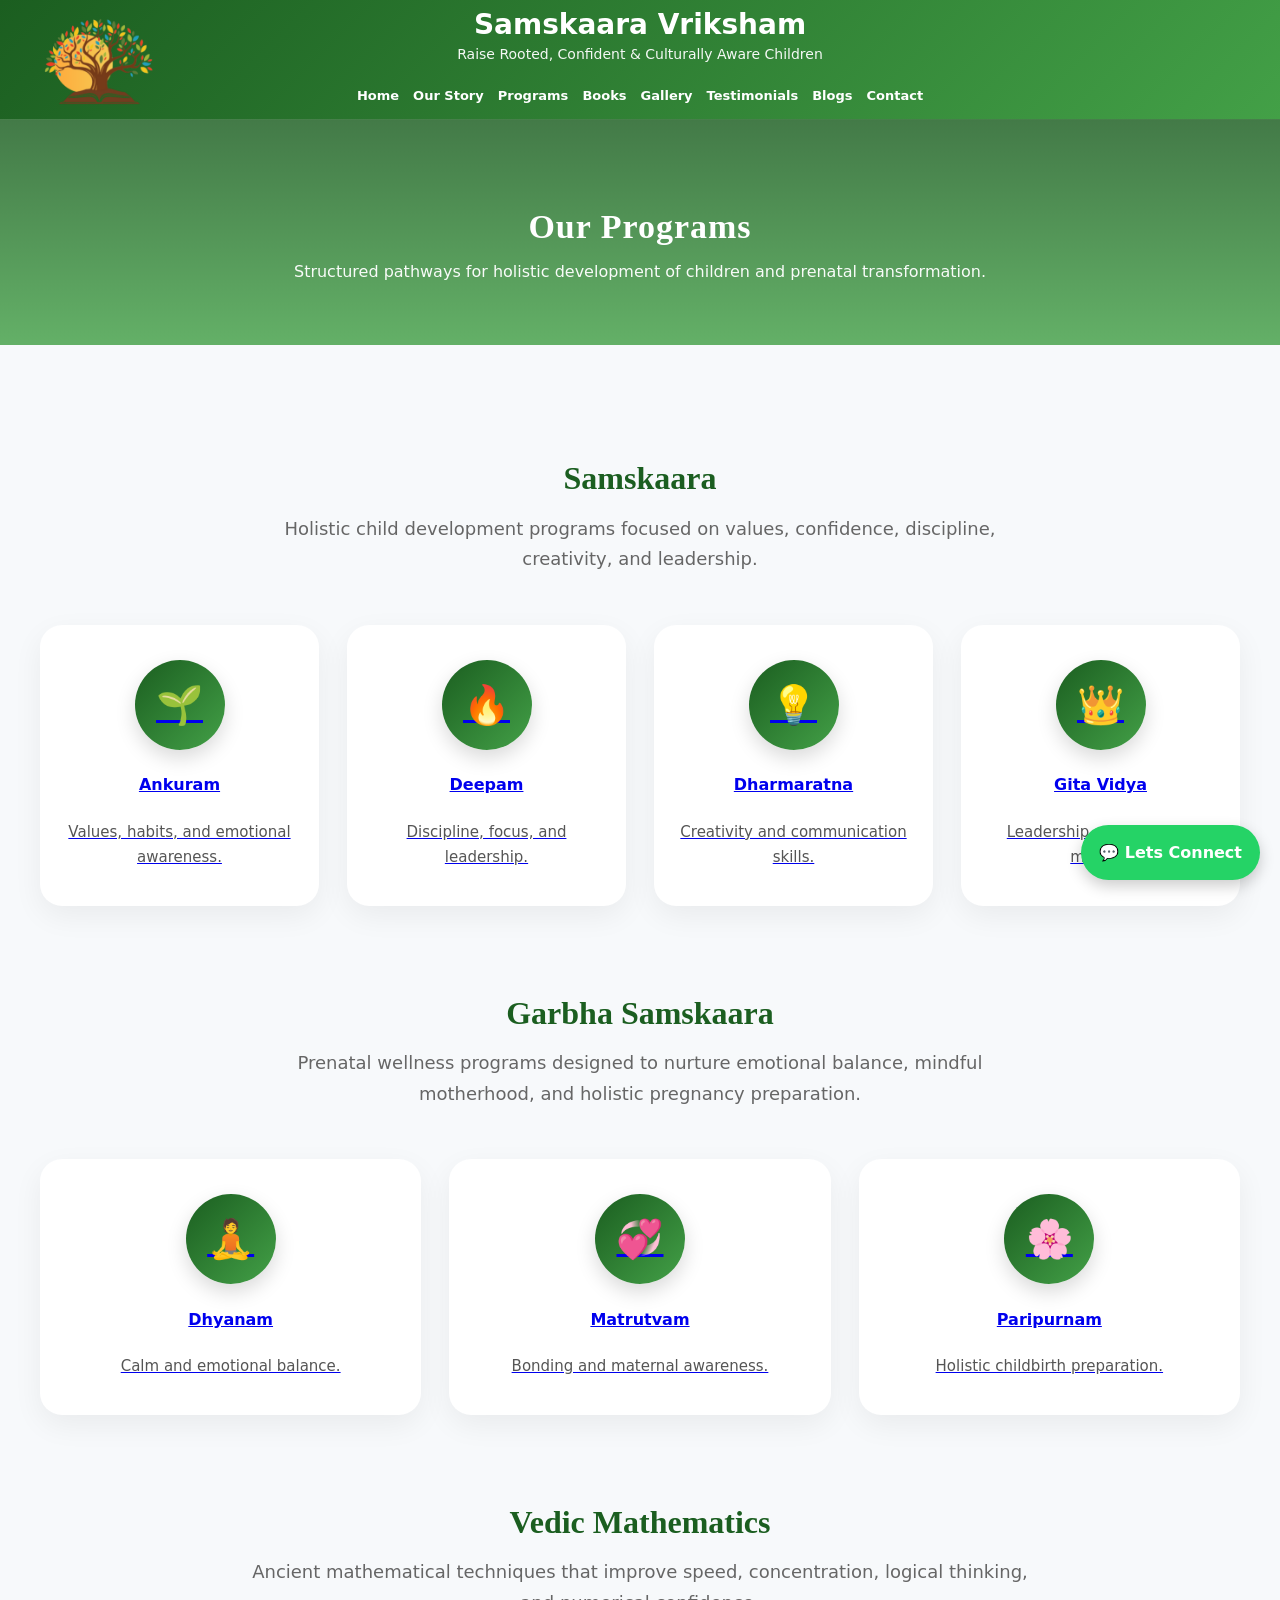
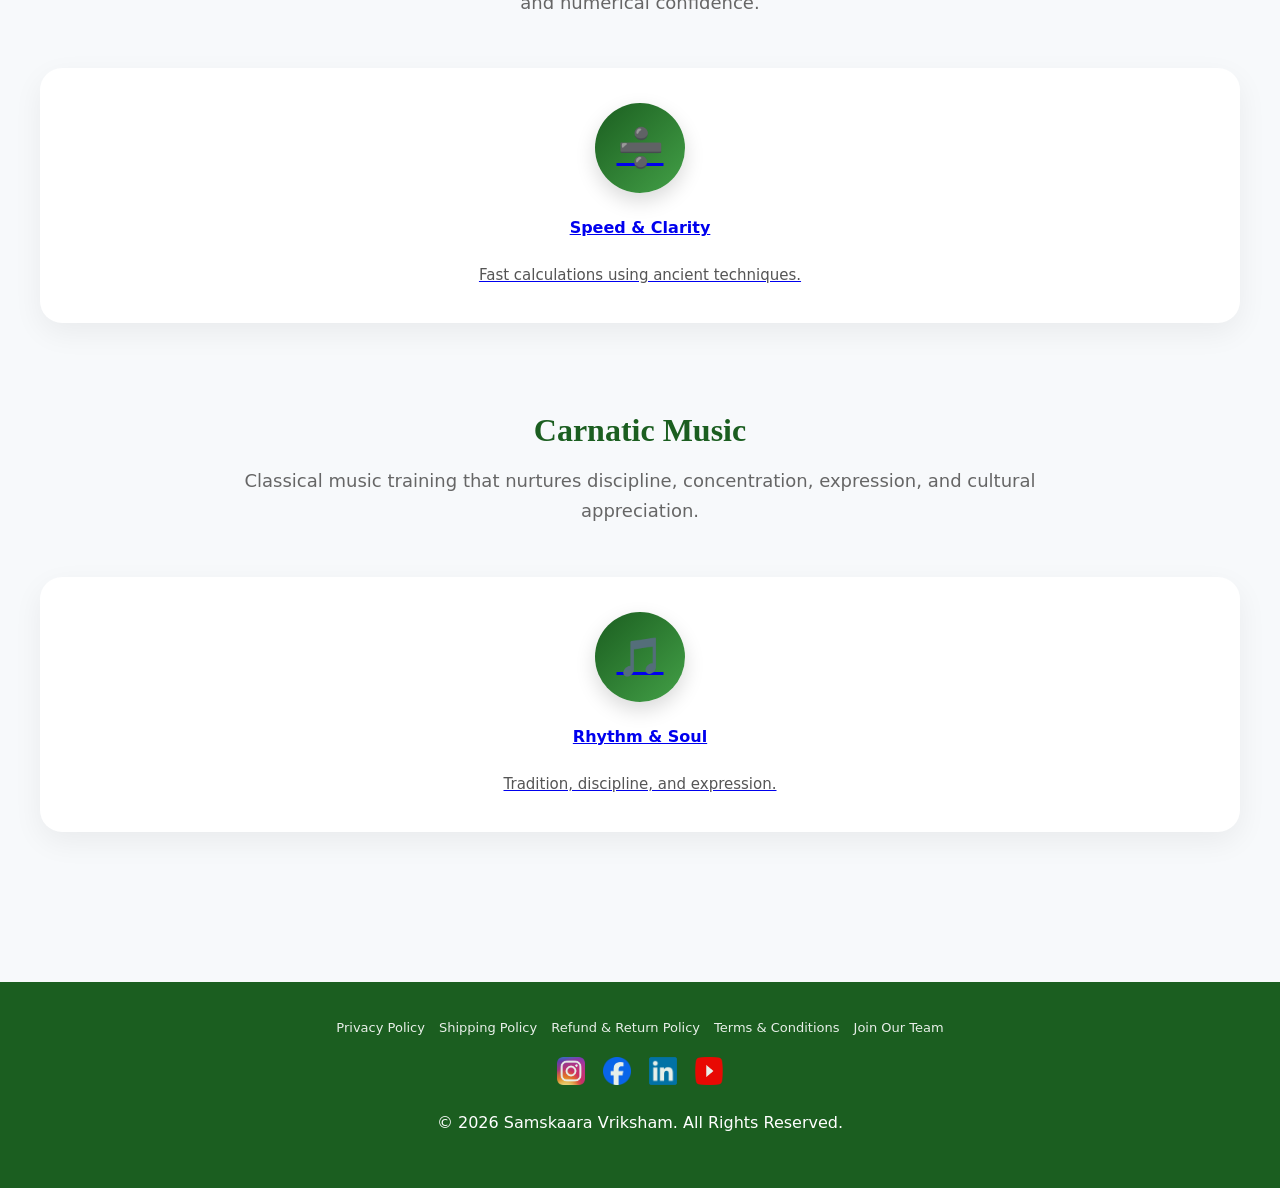
==== programs.html @ 53e27be0 "Add files via upload" ====
<!DOCTYPE html>
<html lang="en">
<head>
    <meta charset="UTF-8">
    <title>Programs - Samskaara Vriksham</title>

    <link rel="stylesheet" href="css/styles.css">

    <meta name="viewport" content="width=device-width, initial-scale=1.0">
</head>

<body>

<a href="https://wa.me/919900048624"
   class="whatsapp-float"
   target="_blank">
    💬 Lets Connect
</a>

<header>

    <img src="images/SamskaaraLogo.png"
         class="logo"
         alt="Samskaara Vriksham Logo">

    <h1>Samskaara Vriksham</h1>

    <p>Raise Rooted, Confident & Culturally Aware Children</p>

    <nav>
        <a href="index.html">Home</a>
        <a href="about.html">Our Story</a>
        <a href="programs.html">Programs</a>
        <a href="books.html">Books</a>
        <a href="gallery.html">Gallery</a>
        <a href="testimonials.html">Testimonials</a>
        <a href="blogs.html">Blogs</a>
        <a href="contact.html">Contact</a>
    </nav>

</header>

<!-- HERO -->
<div class="hero" style="padding:60px 20px;">

    <div class="hero-content">

        <h2 class="hero-title"
            style="font-size:34px; margin-bottom:10px;">

            Our Programs

        </h2>

        <p style="font-size:16px; max-width:700px; margin:auto;">

            Structured pathways for holistic development of children and prenatal transformation.

        </p>

    </div>

</div>

<div class="container">

    <!-- 🌱 SAMSKAARA -->
    <div class="program-section">

        <div class="section-heading">

            <h2 class="section-title"
                style="font-size:32px; margin-bottom:8px;">

                Samskaara

            </h2>

            <p class="section-subtitle">

                Holistic child development programs focused on values,
                confidence, discipline, creativity, and leadership.

            </p>

        </div>

        <div class="circle-grid">

            <a href="https://forms.gle/VW9nfLMutMTzNAFb9"
               target="_blank"
               class="program-link">

                <div class="circle-card">

                    <div class="circle-icon">🌱</div>

                    <h4>Ankuram</h4>

                    <p>
                        Values, habits, and emotional awareness.
                    </p>

                </div>

            </a>

            <a href="https://forms.gle/VW9nfLMutMTzNAFb9"
               target="_blank"
               class="program-link">

                <div class="circle-card">

                    <div class="circle-icon">🔥</div>

                    <h4>Deepam</h4>

                    <p>
                        Discipline, focus, and leadership.
                    </p>

                </div>

            </a>

            <a href="https://forms.gle/VW9nfLMutMTzNAFb9"
               target="_blank"
               class="program-link">

                <div class="circle-card">

                    <div class="circle-icon">💡</div>

                    <h4>Dharmaratna</h4>

                    <p>
                        Creativity and communication skills.
                    </p>

                </div>

            </a>

            <a href="https://forms.gle/VW9nfLMutMTzNAFb9"
               target="_blank"
               class="program-link">

                <div class="circle-card">

                    <div class="circle-icon">👑</div>

                    <h4>Gita Vidya</h4>

                    <p>
                        Leadership and decision-making.
                    </p>

                </div>

            </a>

        </div>

    </div>

    <!-- 🤰 GARBHA SAMSKAARA -->
    <div class="program-section"
         style="margin-top:80px;">

        <div class="section-heading">

            <h2 class="section-title"
                style="font-size:32px; margin-bottom:8px;">

                Garbha Samskaara

            </h2>

            <p class="section-subtitle">

                Prenatal wellness programs designed to nurture emotional balance,
                mindful motherhood, and holistic pregnancy preparation.

            </p>

        </div>

        <div class="circle-grid">

            <a href="https://forms.gle/JAQhPoVRQ36QSWD99"
               target="_blank"
               class="program-link">

                <div class="circle-card">

                    <div class="circle-icon">🧘</div>

                    <h4>Dhyanam</h4>

                    <p>
                        Calm and emotional balance.
                    </p>

                </div>

            </a>

            <a href="https://forms.gle/JAQhPoVRQ36QSWD99"
               target="_blank"
               class="program-link">

                <div class="circle-card">

                    <div class="circle-icon">💞</div>

                    <h4>Matrutvam</h4>

                    <p>
                        Bonding and maternal awareness.
                    </p>

                </div>

            </a>

            <a href="https://forms.gle/JAQhPoVRQ36QSWD99"
               target="_blank"
               class="program-link">

                <div class="circle-card">

                    <div class="circle-icon">🌸</div>

                    <h4>Paripurnam</h4>

                    <p>
                        Holistic childbirth preparation.
                    </p>

                </div>

            </a>

        </div>

    </div>

    <!-- 🧮 VEDIC MATH -->
    <div class="program-section"
         style="margin-top:80px;">

        <div class="section-heading">

            <h2 class="section-title"
                style="font-size:32px; margin-bottom:8px;">

                Vedic Mathematics

            </h2>

            <p class="section-subtitle">

                Ancient mathematical techniques that improve speed,
                concentration, logical thinking, and numerical confidence.

            </p>

        </div>

        <div class="circle-grid">

            <a href="https://forms.gle/NGszzsbTQyNMCDPR6"
               target="_blank"
               class="program-link">

                <div class="circle-card">

                    <div class="circle-icon">➗</div>

                    <h4>Speed & Clarity</h4>

                    <p>
                        Fast calculations using ancient techniques.
                    </p>

                </div>

            </a>

        </div>

    </div>

    <!-- 🎶 CARNATIC MUSIC -->
    <div class="program-section"
         style="margin-top:80px;">

        <div class="section-heading">

            <h2 class="section-title"
                style="font-size:32px; margin-bottom:8px;">

                Carnatic Music

            </h2>

            <p class="section-subtitle">

                Classical music training that nurtures discipline,
                concentration, expression, and cultural appreciation.

            </p>

        </div>

        <div class="circle-grid">

            <a href="https://forms.gle/6tz7YpjZUcw7j78h7"
               target="_blank"
               class="program-link">

                <div class="circle-card">

                    <div class="circle-icon">🎵</div>

                    <h4>Rhythm & Soul</h4>

                    <p>
                        Tradition, discipline, and expression.
                    </p>

                </div>

            </a>

        </div>

    </div>

</div>

<footer class="site-footer">

    <div class="footer-links">

        <a href="privacy-policy.html">Privacy Policy</a>
        <a href="shipping-policy.html">Shipping Policy</a>
        <a href="refund-return-policy.html">Refund & Return Policy</a>
        <a href="terms-conditions.html">Terms & Conditions</a>
        <a href="join-our-team.html">Join Our Team</a>

    </div>

    <div class="social-links">

        <a href="https://www.instagram.com/samskaara_vriksham/"
           target="_blank">

            <img src="images/instagram.png"
                 alt="Instagram">

        </a>

        <a href="https://www.facebook.com/SamskaaraVirksham/"
           target="_blank">

            <img src="images/facebook.png"
                 alt="Facebook">

        </a>

        <a href="https://www.linkedin.com/in/vidya-shree-g-0a568635/"
           target="_blank">

            <img src="images/linkedin.png"
                 alt="LinkedIn">

        </a>

        <a href="https://www.youtube.com/@Samskaara_Vriksham"
           target="_blank">

            <img src="images/youtube.png"
                 alt="YouTube">

        </a>

    </div>

    <p>© 2026 Samskaara Vriksham. All Rights Reserved.</p>

</footer>

</body>
</html>
---- css/styles.css ----
/* =========================================
   BASE
========================================= */

body {
    margin: 0;
    font-family: 'Segoe UI', system-ui, sans-serif;
    background: #f7f9fb;
    color: #2c2c2c;
    line-height: 1.7;
    overflow-x: hidden;
}

html {
    scroll-behavior: smooth;
}

/* =========================================
   COMPACT HEADER
========================================= */

header {
    background: linear-gradient(135deg, #1b5e20, #43a047);
    color: white;
    position: sticky;
    top: 0;
    z-index: 1000;
    text-align: center;
    padding: 10px 18px 8px;
}

/* LOGO */

.logo {
    width: 170px;
    max-width: 100%;
}

/* DESKTOP LOGO POSITION */

@media (min-width: 769px) {

    .logo {
        position: absolute;
        left: 20px;
        top: 50%;
        transform: translateY(-50%);
    }
}

/* TITLE */

header h1 {
    margin: 0;
    font-size: 28px;
    line-height: 1.1;
    color: white;
}

/* TAGLINE */

header p {
    margin-top: 2px;
    font-size: 14px;
    opacity: 0.95;
}

/* NAVIGATION */

nav {
    margin-top: 8px;

    display: flex;
    justify-content: center;
    flex-wrap: wrap;
    gap: 14px;
}

nav a {
    color: white;
    text-decoration: none;
    font-weight: 600;
    font-size: 13px;
    padding: 4px 0;
    transition: opacity 0.25s ease;
}

nav a:hover {
    opacity: 0.8;
}

/* =========================================
   HERO SECTION
========================================= */

.hero {
    display: flex;
    align-items: center;
    justify-content: center;
    text-align: center;

    padding: 120px 20px;

    background:
        linear-gradient(rgba(27, 94, 32, 0.82),
        rgba(67, 160, 71, 0.82)),
        url('../images/hero-bg.jpg');

    background-size: cover;
    background-position: center;

    color: white;
}

.hero-content {
    max-width: 900px;
}

.hero-title {
    font-family: 'Playfair Display', serif;
    font-size: 58px;
    font-weight: 700;
    line-height: 1.2;
    margin-bottom: 22px;
    letter-spacing: 1px;
}

.hero-subtitle,
.hero p {
    font-size: 20px;
    opacity: 0.96;
    max-width: 800px;
    margin: auto;
}

/* HERO BUTTONS */

.hero-buttons {
    margin-top: 35px;
    display: flex;
    justify-content: center;
    gap: 18px;
    flex-wrap: wrap;
}

/* =========================================
   BUTTONS
========================================= */

.btn {
    display: inline-block;
    background: #1b5e20;
    color: white;
    padding: 14px 26px;
    border-radius: 10px;
    text-decoration: none;
    font-weight: 600;
    transition: all 0.25s ease;
}

.btn:hover {
    background: #145a18;
    transform: translateY(-2px);
}

.btn.secondary {
    background: white;
    color: #1b5e20;
}

.btn.secondary:hover {
    background: #f1f1f1;
}

/* =========================================
   PAGE CONTAINER
========================================= */

.container {
    max-width: 1200px;
    margin: auto;
    padding: 80px 20px;
}

/* =========================================
   SECTION HEADINGS
========================================= */

.section-title,
.container h2 {
    font-family: 'Playfair Display', serif;
    font-size: 42px;
    color: #1b5e20;
    text-align: center;
    margin-bottom: 18px;
}

.section-subtitle {
    text-align: center;
    max-width: 800px;
    margin: auto;
    color: #666;
    font-size: 18px;
}

/* =========================================
   TRANSFORMATION GRID
========================================= */

.transformation-grid,
.why-grid,
.circle-grid {
    display: grid;
    grid-template-columns: repeat(auto-fit, minmax(220px, 1fr));
    gap: 28px;
    margin-top: 50px;
}

/* =========================================
   PREMIUM CARDS
========================================= */

.premium-card,
.circle-card,
.card {
    background: white;
    border-radius: 22px;
    padding: 35px 25px;
    text-align: center;

    box-shadow: 0 10px 30px rgba(0,0,0,0.06);

    transition:
        transform 0.3s ease,
        box-shadow 0.3s ease;
}

.premium-card:hover,
.circle-card:hover,
.card:hover {
    transform: translateY(-8px);

    box-shadow:
        0 18px 40px rgba(0,0,0,0.10);
}

/* ICONS */

.premium-icon,
.circle-icon {
    width: 90px;
    height: 90px;

    background:
        linear-gradient(135deg, #1b5e20, #43a047);

    border-radius: 50%;

    display: flex;
    align-items: center;
    justify-content: center;

    margin: 0 auto 20px;

    color: white;
    font-size: 38px;

    box-shadow:
        0 8px 20px rgba(0,0,0,0.15);

    transition: transform 0.3s ease;
}

.premium-card:hover .premium-icon,
.circle-card:hover .circle-icon {
    transform: scale(1.08);
}

/* CARD TEXT */

.premium-card h3,
.circle-card h3,
.card h3 {
    color: #1b5e20;
    margin-bottom: 10px;
    font-size: 20px;
}

.premium-card p,
.circle-card p,
.card p {
    color: #555;
    font-size: 15px;
    margin: 0;
}

/* =========================================
   CTA SECTION
========================================= */

.cta-section,
.cta {
    padding: 80px 20px;
    text-align: center;
}

.cta-box {
    max-width: 950px;
    margin: auto;

    background:
        linear-gradient(135deg, #1b5e20, #43a047);

    color: white;

    padding: 60px 40px;

    border-radius: 28px;

    box-shadow:
        0 12px 35px rgba(0,0,0,0.12);
}

.cta-box h2,
.cta h2 {
    font-family: 'Playfair Display', serif;
    font-size: 40px;
    margin-bottom: 15px;
    color: white;
}

.cta-box p,
.cta p {
    font-size: 18px;
    opacity: 0.96;
    margin-bottom: 28px;
}

/* CTA BUTTONS */

.cta-buttons {
    display: flex;
    justify-content: center;
    gap: 15px;
    flex-wrap: wrap;
}

/* =========================================
   BOOKS GRID
========================================= */

.book-grid {
    display: grid;
    grid-template-columns: repeat(auto-fit, minmax(220px, 1fr));
    gap: 22px;
    margin-top: 25px;
}

.book-card {
    background: white;
    border-radius: 16px;
    overflow: hidden;
    text-decoration: none;
    color: #333;

    transition:
        transform 0.3s ease,
        box-shadow 0.3s ease;
}

.book-card img {
    width: 100%;
    height: 280px;
    object-fit: cover;
}

.book-card p {
    padding: 14px;
    font-weight: 600;
}

.book-card:hover {
    transform: translateY(-6px);

    box-shadow:
        0 10px 28px rgba(0,0,0,0.12);
}

/* =========================================
   STORY SECTION
========================================= */

.story-block {
    display: flex;
    align-items: center;
    gap: 45px;
    margin-bottom: 70px;
}

.story-block.reverse {
    flex-direction: row-reverse;
}

.story-image img {
    width: 100%;
    max-width: 450px;
    border-radius: 18px;

    box-shadow:
        0 10px 28px rgba(0,0,0,0.12);

    transition: transform 0.3s ease;
}

.story-image img:hover {
    transform: scale(1.03);
}

.story-text {
    flex: 1;
}

/* =========================================
   FOOTER
========================================= */

.site-footer {
    background: #1b5e20;
    color: white;
    text-align: center;
    padding: 35px 15px;
    margin-top: 70px;
}

.footer-links {
    display: flex;
    justify-content: center;
    flex-wrap: wrap;
    gap: 14px;
    margin-bottom: 15px;
}

.footer-links a {
    color: white;
    text-decoration: none;
    font-size: 13px;
    opacity: 0.9;
}

.footer-links a:hover {
    opacity: 1;
    text-decoration: underline;
}

.social-links {
    margin-top: 18px;

    display: flex;
    justify-content: center;
    gap: 18px;
}

.social-links img {
    width: 28px;
    height: 28px;

    opacity: 0.9;

    transition:
        transform 0.25s ease,
        opacity 0.25s ease;
}

.social-links img:hover {
    transform: scale(1.12);
    opacity: 1;
}

/* =========================================
   WHATSAPP FLOAT
========================================= */

.whatsapp-float {
    position: fixed;
    bottom: 20px;
    right: 20px;

    background: #25D366;
    color: white;

    padding: 14px 18px;

    border-radius: 50px;

    text-decoration: none;
    font-weight: bold;

    box-shadow:
        0 6px 15px rgba(0,0,0,0.2);

    z-index: 2000;
}

.whatsapp-float:hover {
    background: #1ebe5d;
}

/* =========================================
   FADE IN ANIMATION
========================================= */

.fade-in {
    opacity: 0;
    transform: translateY(20px);
    animation: fadeIn 0.8s ease forwards;
}

@keyframes fadeIn {

    to {
        opacity: 1;
        transform: translateY(0);
    }
}

/* =========================================
   TABLET RESPONSIVE
========================================= */

@media (max-width: 1024px) {

    .hero-title {
        font-size: 46px;
    }

    .hero p {
        font-size: 18px;
    }

    .container {
        padding: 60px 20px;
    }
}

/* =========================================
   MOBILE RESPONSIVE
========================================= */

@media (max-width: 768px) {

    header {
        padding: 12px 10px;
    }

    .logo {
        position: static;
        transform: none;
        width: 80px;
        margin-bottom: 6px;
    }

    header h1 {
        font-size: 22px;
    }

    header p {
        font-size: 12px;
    }

    nav {
        gap: 8px;
        margin-top: 8px;
    }

    nav a {
        font-size: 12px;
    }

    /* HERO */

    .hero {
        padding: 90px 18px;
    }

    .hero-title {
        font-size: 34px;
        line-height: 1.3;
    }

    .hero p {
        font-size: 15px;
    }

    .hero-buttons {
        flex-direction: column;
        gap: 12px;
    }

    .hero-buttons .btn {
        width: 100%;
        text-align: center;
    }

    /* CONTAINERS */

    .container {
        padding: 50px 18px;
    }

    .section-title,
    .container h2 {
        font-size: 30px;
    }

    /* GRIDS */

    .transformation-grid,
    .why-grid,
    .circle-grid,
    .book-grid {
        grid-template-columns: 1fr;
    }

    /* STORY */

    .story-block,
    .story-block.reverse {
        flex-direction: column;
        text-align: center;
    }

    /* CTA */

    .cta-box {
        padding: 40px 22px;
    }

    .cta-box h2,
    .cta h2 {
        font-size: 28px;
    }

    .cta-box p,
    .cta p {
        font-size: 15px;
    }

    .cta-buttons {
        flex-direction: column;
    }

    .cta-buttons .btn {
        width: 100%;
    }

    /* WHATSAPP */

    .whatsapp-float {
        bottom: 15px;
        right: 15px;
        padding: 10px 14px;
        font-size: 13px;
    }
}

/* =========================================
   SMALL MOBILE
========================================= */

@media (max-width: 480px) {

    .hero-title {
        font-size: 28px;
    }

    .section-title,
    .container h2 {
        font-size: 26px;
    }

    .premium-card,
    .circle-card,
    .card {
        padding: 28px 20px;
    }

    .premium-icon,
    .circle-icon {
        width: 72px;
        height: 72px;
        font-size: 30px;
    }
}

/* SLIDER WRAPPER */
.slider-container {
    position: relative;
    display: flex;
    align-items: center;
    justify-content: center;
    max-width: 1100px;
    margin: auto;
    gap: 10px;
}

/* SCROLL AREA */
.scroll-gallery {
    display: flex;
    gap: 20px;
    overflow-x: auto;
    scroll-behavior: smooth;
    padding: 10px;

    /* IMPORTANT */
    width: 100%;
    white-space: nowrap;

    /* hide scrollbar */
    scrollbar-width: none;
}

.scroll-gallery {
    display: flex;
    gap: 20px;
    overflow-x: auto;
    scroll-behavior: smooth;
    padding: 10px;

    width: 100%;
    scroll-snap-type: x mandatory;
}

/* CARD FIX */
.gallery-card {
    flex: 0 0 auto;
    width: 240px;
    border-radius: 14px;
    background: white;
    overflow: hidden;
    box-shadow: 0 6px 18px rgba(0,0,0,0.08);
}

.slider-btn {
    background: #1b5e20;
    color: white;
    border: none;
    width: 42px;
    height: 42px;
    border-radius: 50%;
    cursor: pointer;
    font-size: 20px;
    flex-shrink: 0;
    position: relative;
    z-index: 50;
}

.gallery-card img {
    width: 100%;
    aspect-ratio: 4 / 3;
    object-fit: contain;
    background: #f4f4f4;
    display: block;
}
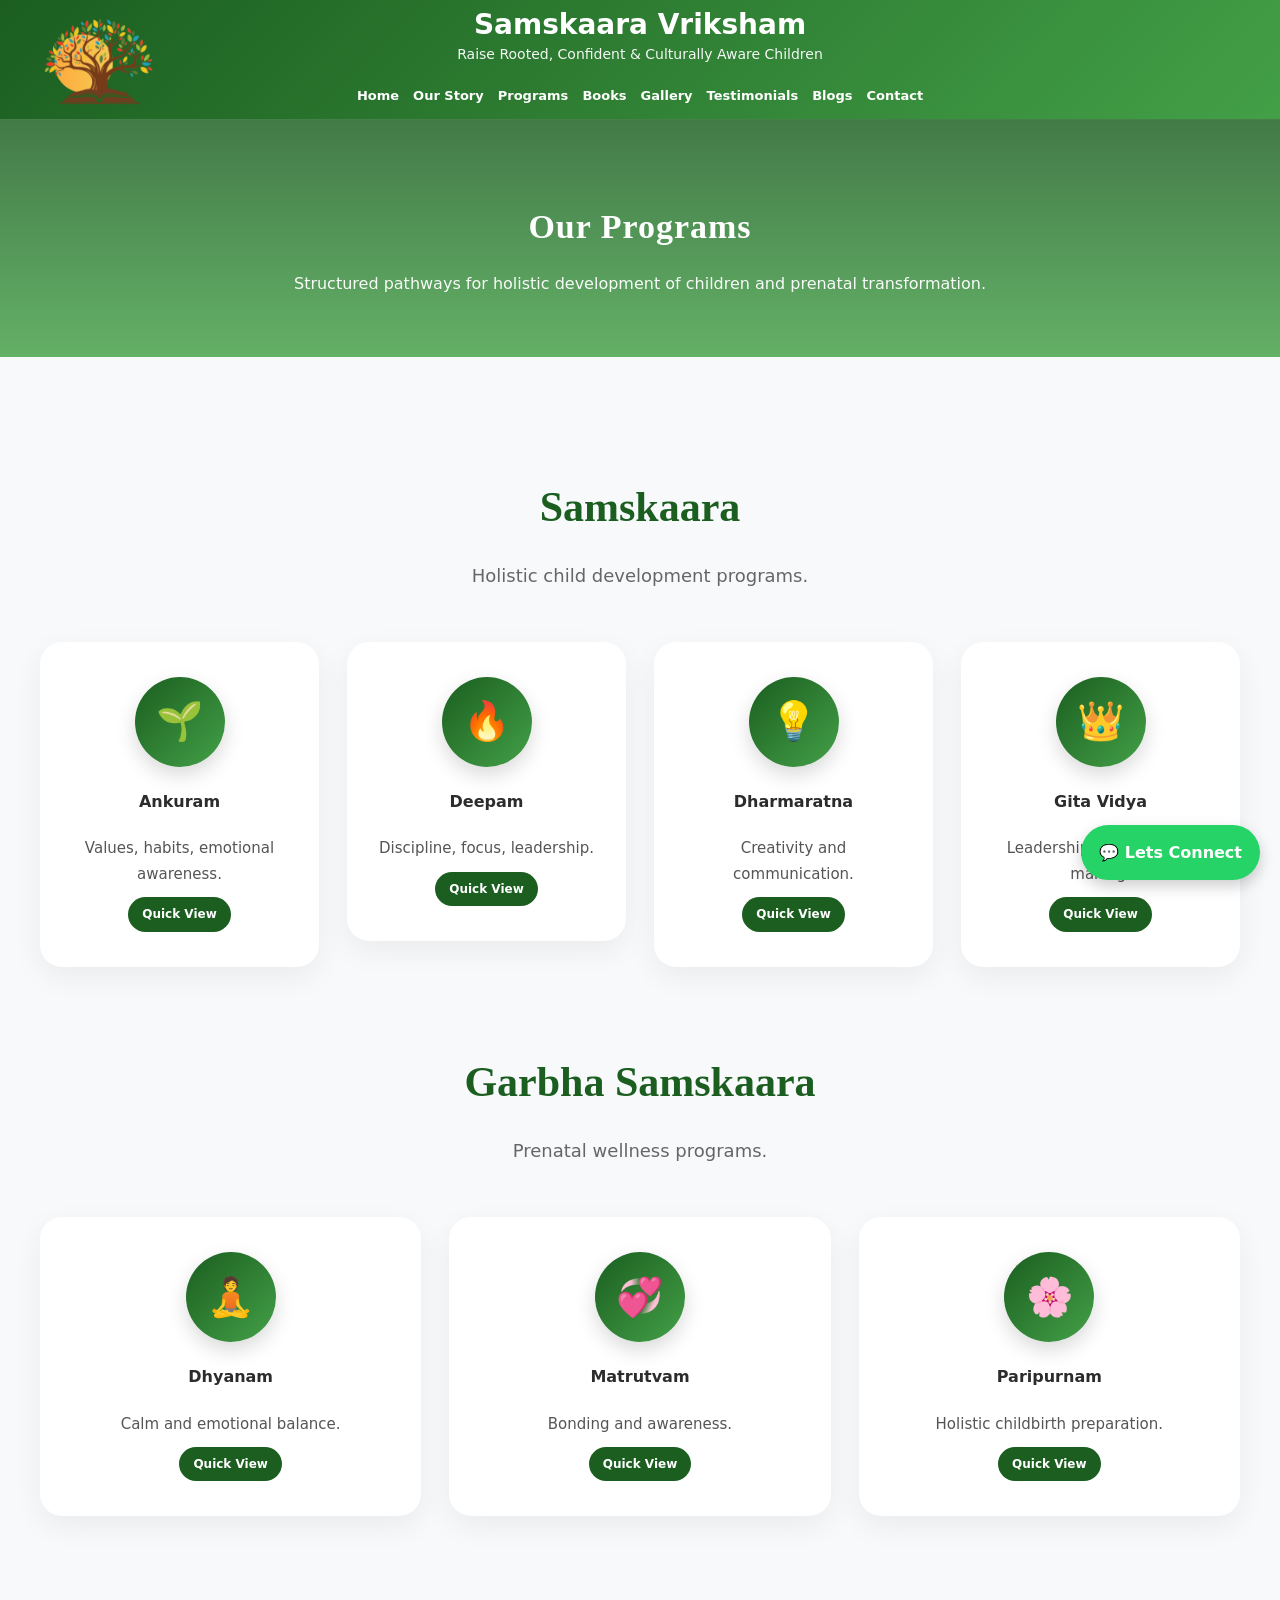
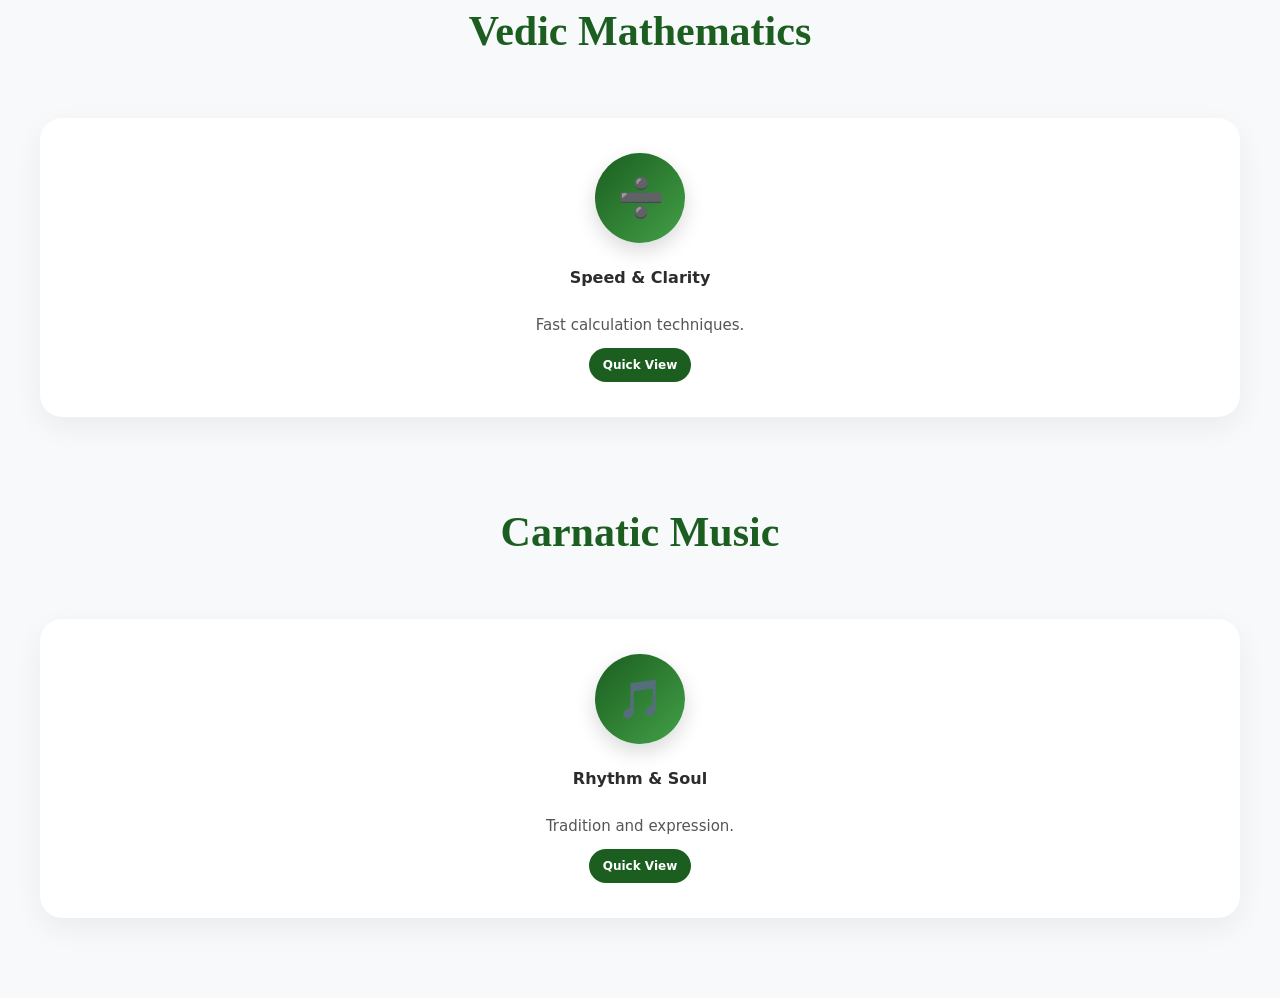
==== commit 62e0f1c7: "Add files via upload" ====
--- a/programs.html
+++ b/programs.html
@@ -1,27 +1,106 @@
 <!DOCTYPE html>
 <html lang="en">
+
 <head>
     <meta charset="UTF-8">
     <title>Programs - Samskaara Vriksham</title>
 
     <link rel="stylesheet" href="css/styles.css">
-
     <meta name="viewport" content="width=device-width, initial-scale=1.0">
+
+    <style>
+
+        /* =========================
+           CARD LINK
+        ========================= */
+
+        .program-link {
+            text-decoration: none;
+            color: inherit;
+            display: block;
+        }
+
+        .circle-card {
+            cursor: pointer;
+        }
+
+        /* =========================
+           QUICK VIEW BUTTON
+        ========================= */
+
+        .quick-btn {
+            margin-top: 10px;
+            display: inline-block;
+            padding: 7px 14px;
+            font-size: 12px;
+            border-radius: 20px;
+            background: #1b5e20;
+            color: white;
+            cursor: pointer;
+            font-weight: 600;
+            transition: 0.3s;
+        }
+
+        .quick-btn:hover {
+            background: #145a18;
+        }
+
+        /* =========================
+           MODAL
+        ========================= */
+
+        .modal-overlay {
+            position: fixed;
+            inset: 0;
+            background: rgba(0,0,0,0.6);
+            display: none;
+            align-items: center;
+            justify-content: center;
+            z-index: 9999;
+        }
+
+        .modal {
+            background: white;
+            width: 90%;
+            max-width: 420px;
+            border-radius: 18px;
+            padding: 25px;
+            text-align: center;
+            position: relative;
+        }
+
+        .modal h3 {
+            color: #1b5e20;
+            margin-bottom: 10px;
+        }
+
+        .modal p {
+            font-size: 14px;
+            color: #444;
+            line-height: 1.6;
+        }
+
+        .close-btn {
+            position: absolute;
+            top: 10px;
+            right: 14px;
+            font-size: 20px;
+            cursor: pointer;
+            font-weight: bold;
+        }
+
+    </style>
 </head>
 
 <body>
 
-<a href="https://wa.me/919900048624"
-   class="whatsapp-float"
-   target="_blank">
+<a href="https://wa.me/919900048624" class="whatsapp-float" target="_blank">
     💬 Lets Connect
 </a>
 
 <header>
 
-    <img src="images/SamskaaraLogo.png"
-         class="logo"
-         alt="Samskaara Vriksham Logo">
+    <img src="images/SamskaaraLogo.png" class="logo" alt="Samskaara Vriksham Logo">
 
     <h1>Samskaara Vriksham</h1>
 
@@ -42,354 +121,209 @@
 
 <!-- HERO -->
 <div class="hero" style="padding:60px 20px;">
-
     <div class="hero-content">
-
-        <h2 class="hero-title"
-            style="font-size:34px; margin-bottom:10px;">
-
-            Our Programs
-
-        </h2>
-
+        <h2 class="hero-title" style="font-size:34px;">Our Programs</h2>
         <p style="font-size:16px; max-width:700px; margin:auto;">
-
             Structured pathways for holistic development of children and prenatal transformation.
-
         </p>
-
-    </div>
-
+    </div>
 </div>
 
 <div class="container">
 
-    <!-- 🌱 SAMSKAARA -->
+    <!-- ================= SAMSKAARA ================= -->
     <div class="program-section">
 
         <div class="section-heading">
-
-            <h2 class="section-title"
-                style="font-size:32px; margin-bottom:8px;">
-
-                Samskaara
-
-            </h2>
-
+            <h2 class="section-title">Samskaara</h2>
             <p class="section-subtitle">
-
-                Holistic child development programs focused on values,
-                confidence, discipline, creativity, and leadership.
-
+                Holistic child development programs.
             </p>
-
         </div>
 
         <div class="circle-grid">
 
-            <a href="https://forms.gle/VW9nfLMutMTzNAFb9"
-               target="_blank"
-               class="program-link">
-
-                <div class="circle-card">
-
+            <!-- ANKURAM -->
+            <a href="https://forms.gle/VW9nfLMutMTzNAFb9" target="_blank" class="program-link">
+                <div class="circle-card">
                     <div class="circle-icon">🌱</div>
-
                     <h4>Ankuram</h4>
-
-                    <p>
-                        Values, habits, and emotional awareness.
-                    </p>
-
-                </div>
-
-            </a>
-
-            <a href="https://forms.gle/VW9nfLMutMTzNAFb9"
-               target="_blank"
-               class="program-link">
-
-                <div class="circle-card">
-
+                    <p>Values, habits, emotional awareness.</p>
+                    <span class="quick-btn"
+                        onclick="event.preventDefault(); event.stopPropagation(); openModal('Ankuram','Foundational character building, emotional intelligence, and mindful habits.')">
+                        Quick View
+                    </span>
+                </div>
+            </a>
+
+            <!-- DEEPAM -->
+            <a href="https://forms.gle/VW9nfLMutMTzNAFb9" target="_blank" class="program-link">
+                <div class="circle-card">
                     <div class="circle-icon">🔥</div>
-
                     <h4>Deepam</h4>
-
-                    <p>
-                        Discipline, focus, and leadership.
-                    </p>
-
-                </div>
-
-            </a>
-
-            <a href="https://forms.gle/VW9nfLMutMTzNAFb9"
-               target="_blank"
-               class="program-link">
-
-                <div class="circle-card">
-
+                    <p>Discipline, focus, leadership.</p>
+                    <span class="quick-btn"
+                        onclick="event.preventDefault(); event.stopPropagation(); openModal('Deepam','Focus, discipline, and leadership development.')">
+                        Quick View
+                    </span>
+                </div>
+            </a>
+
+            <!-- DHARMARATNA -->
+            <a href="https://forms.gle/VW9nfLMutMTzNAFb9" target="_blank" class="program-link">
+                <div class="circle-card">
                     <div class="circle-icon">💡</div>
-
                     <h4>Dharmaratna</h4>
-
-                    <p>
-                        Creativity and communication skills.
-                    </p>
-
-                </div>
-
-            </a>
-
-            <a href="https://forms.gle/VW9nfLMutMTzNAFb9"
-               target="_blank"
-               class="program-link">
-
-                <div class="circle-card">
-
+                    <p>Creativity and communication.</p>
+                    <span class="quick-btn"
+                        onclick="event.preventDefault(); event.stopPropagation(); openModal('Dharmaratna','Enhances creativity, expression, and communication skills.')">
+                        Quick View
+                    </span>
+                </div>
+            </a>
+
+            <!-- GITA VIDYA -->
+            <a href="https://forms.gle/VW9nfLMutMTzNAFb9" target="_blank" class="program-link">
+                <div class="circle-card">
                     <div class="circle-icon">👑</div>
-
                     <h4>Gita Vidya</h4>
-
-                    <p>
-                        Leadership and decision-making.
-                    </p>
-
-                </div>
-
-            </a>
-
-        </div>
-
-    </div>
-
-    <!-- 🤰 GARBHA SAMSKAARA -->
-    <div class="program-section"
-         style="margin-top:80px;">
+                    <p>Leadership and decision-making.</p>
+                    <span class="quick-btn"
+                        onclick="event.preventDefault(); event.stopPropagation(); openModal('Gita Vidya','Wisdom, ethics, leadership, and decision-making skills.')">
+                        Quick View
+                    </span>
+                </div>
+            </a>
+
+        </div>
+    </div>
+
+    <!-- ================= GARBHA SAMSKAARA ================= -->
+    <div class="program-section" style="margin-top:80px;">
 
         <div class="section-heading">
-
-            <h2 class="section-title"
-                style="font-size:32px; margin-bottom:8px;">
-
-                Garbha Samskaara
-
-            </h2>
-
+            <h2 class="section-title">Garbha Samskaara</h2>
             <p class="section-subtitle">
-
-                Prenatal wellness programs designed to nurture emotional balance,
-                mindful motherhood, and holistic pregnancy preparation.
-
+                Prenatal wellness programs.
             </p>
-
         </div>
 
         <div class="circle-grid">
 
-            <a href="https://forms.gle/JAQhPoVRQ36QSWD99"
-               target="_blank"
-               class="program-link">
-
-                <div class="circle-card">
-
+            <a href="https://forms.gle/JAQhPoVRQ36QSWD99" target="_blank" class="program-link">
+                <div class="circle-card">
                     <div class="circle-icon">🧘</div>
-
                     <h4>Dhyanam</h4>
-
-                    <p>
-                        Calm and emotional balance.
-                    </p>
-
-                </div>
-
-            </a>
-
-            <a href="https://forms.gle/JAQhPoVRQ36QSWD99"
-               target="_blank"
-               class="program-link">
-
-                <div class="circle-card">
-
+                    <p>Calm and emotional balance.</p>
+                    <span class="quick-btn"
+                        onclick="event.preventDefault(); event.stopPropagation(); openModal('Dhyanam','Mindfulness and emotional wellness practices.')">
+                        Quick View
+                    </span>
+                </div>
+            </a>
+
+            <a href="https://forms.gle/JAQhPoVRQ36QSWD99" target="_blank" class="program-link">
+                <div class="circle-card">
                     <div class="circle-icon">💞</div>
-
                     <h4>Matrutvam</h4>
-
-                    <p>
-                        Bonding and maternal awareness.
-                    </p>
-
-                </div>
-
-            </a>
-
-            <a href="https://forms.gle/JAQhPoVRQ36QSWD99"
-               target="_blank"
-               class="program-link">
-
-                <div class="circle-card">
-
+                    <p>Bonding and awareness.</p>
+                    <span class="quick-btn"
+                        onclick="event.preventDefault(); event.stopPropagation(); openModal('Matrutvam','Strengthens maternal bonding and awareness.')">
+                        Quick View
+                    </span>
+                </div>
+            </a>
+
+            <a href="https://forms.gle/JAQhPoVRQ36QSWD99" target="_blank" class="program-link">
+                <div class="circle-card">
                     <div class="circle-icon">🌸</div>
-
                     <h4>Paripurnam</h4>
-
-                    <p>
-                        Holistic childbirth preparation.
-                    </p>
-
-                </div>
-
-            </a>
-
-        </div>
-
-    </div>
-
-    <!-- 🧮 VEDIC MATH -->
-    <div class="program-section"
-         style="margin-top:80px;">
+                    <p>Holistic childbirth preparation.</p>
+                    <span class="quick-btn"
+                        onclick="event.preventDefault(); event.stopPropagation(); openModal('Paripurnam','Complete prenatal emotional and physical preparation.')">
+                        Quick View
+                    </span>
+                </div>
+            </a>
+
+        </div>
+    </div>
+
+    <!-- ================= VEDIC MATH ================= -->
+    <div class="program-section" style="margin-top:80px;">
 
         <div class="section-heading">
-
-            <h2 class="section-title"
-                style="font-size:32px; margin-bottom:8px;">
-
-                Vedic Mathematics
-
-            </h2>
-
-            <p class="section-subtitle">
-
-                Ancient mathematical techniques that improve speed,
-                concentration, logical thinking, and numerical confidence.
-
-            </p>
-
+            <h2 class="section-title">Vedic Mathematics</h2>
         </div>
 
         <div class="circle-grid">
 
-            <a href="https://forms.gle/NGszzsbTQyNMCDPR6"
-               target="_blank"
-               class="program-link">
-
-                <div class="circle-card">
-
+            <a href="https://forms.gle/NGszzsbTQyNMCDPR6" target="_blank" class="program-link">
+                <div class="circle-card">
                     <div class="circle-icon">➗</div>
-
                     <h4>Speed & Clarity</h4>
-
-                    <p>
-                        Fast calculations using ancient techniques.
-                    </p>
-
-                </div>
-
-            </a>
-
-        </div>
-
-    </div>
-
-    <!-- 🎶 CARNATIC MUSIC -->
-    <div class="program-section"
-         style="margin-top:80px;">
+                    <p>Fast calculation techniques.</p>
+                    <span class="quick-btn"
+                        onclick="event.preventDefault(); event.stopPropagation(); openModal('Speed & Clarity','Ancient Vedic methods for faster calculations.')">
+                        Quick View
+                    </span>
+                </div>
+            </a>
+
+        </div>
+    </div>
+
+    <!-- ================= CARNATIC MUSIC ================= -->
+    <div class="program-section" style="margin-top:80px;">
 
         <div class="section-heading">
-
-            <h2 class="section-title"
-                style="font-size:32px; margin-bottom:8px;">
-
-                Carnatic Music
-
-            </h2>
-
-            <p class="section-subtitle">
-
-                Classical music training that nurtures discipline,
-                concentration, expression, and cultural appreciation.
-
-            </p>
-
+            <h2 class="section-title">Carnatic Music</h2>
         </div>
 
         <div class="circle-grid">
 
-            <a href="https://forms.gle/6tz7YpjZUcw7j78h7"
-               target="_blank"
-               class="program-link">
-
-                <div class="circle-card">
-
+            <a href="https://forms.gle/6tz7YpjZUcw7j78h7" target="_blank" class="program-link">
+                <div class="circle-card">
                     <div class="circle-icon">🎵</div>
-
                     <h4>Rhythm & Soul</h4>
-
-                    <p>
-                        Tradition, discipline, and expression.
-                    </p>
-
-                </div>
-
-            </a>
-
-        </div>
-
+                    <p>Tradition and expression.</p>
+                    <span class="quick-btn"
+                        onclick="event.preventDefault(); event.stopPropagation(); openModal('Rhythm & Soul','Classical music training for discipline and expression.')">
+                        Quick View
+                    </span>
+                </div>
+            </a>
+
+        </div>
     </div>
 
 </div>
 
-<footer class="site-footer">
-
-    <div class="footer-links">
-
-        <a href="privacy-policy.html">Privacy Policy</a>
-        <a href="shipping-policy.html">Shipping Policy</a>
-        <a href="refund-return-policy.html">Refund & Return Policy</a>
-        <a href="terms-conditions.html">Terms & Conditions</a>
-        <a href="join-our-team.html">Join Our Team</a>
-
-    </div>
-
-    <div class="social-links">
-
-        <a href="https://www.instagram.com/samskaara_vriksham/"
-           target="_blank">
-
-            <img src="images/instagram.png"
-                 alt="Instagram">
-
-        </a>
-
-        <a href="https://www.facebook.com/SamskaaraVirksham/"
-           target="_blank">
-
-            <img src="images/facebook.png"
-                 alt="Facebook">
-
-        </a>
-
-        <a href="https://www.linkedin.com/in/vidya-shree-g-0a568635/"
-           target="_blank">
-
-            <img src="images/linkedin.png"
-                 alt="LinkedIn">
-
-        </a>
-
-        <a href="https://www.youtube.com/@Samskaara_Vriksham"
-           target="_blank">
-
-            <img src="images/youtube.png"
-                 alt="YouTube">
-
-        </a>
-
-    </div>
-
-    <p>© 2026 Samskaara Vriksham. All Rights Reserved.</p>
-
-</footer>
+<!-- ================= MODAL ================= -->
+
+<div class="modal-overlay" id="modalOverlay" onclick="closeModal()">
+
+    <div class="modal" onclick="event.stopPropagation()">
+        <span class="close-btn" onclick="closeModal()">×</span>
+        <h3 id="modalTitle"></h3>
+        <p id="modalText"></p>
+    </div>
+
+</div>
+
+<script>
+
+function openModal(title, text) {
+    document.getElementById("modalTitle").innerText = title;
+    document.getElementById("modalText").innerText = text;
+    document.getElementById("modalOverlay").style.display = "flex";
+}
+
+function closeModal() {
+    document.getElementById("modalOverlay").style.display = "none";
+}
+
+</script>
 
 </body>
 </html>
